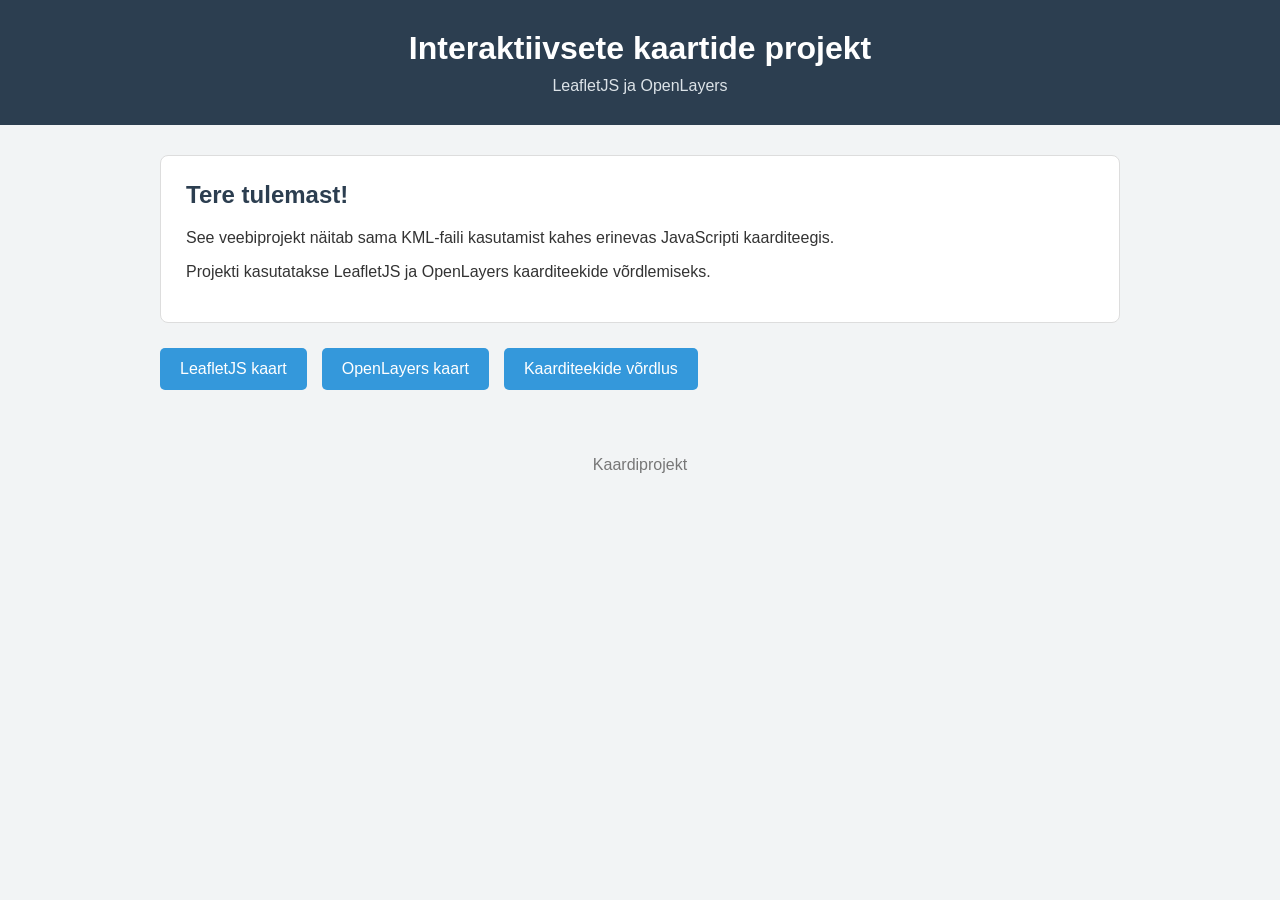
==== index.html @ bd6ec510 "Add files via upload" ====
<!DOCTYPE html>
<html lang="et">

<head>
    <meta charset="UTF-8">
    <meta name="viewport" content="width=device-width, initial-scale=1.0">
    <title>Kaardiprojekt</title>
    <link rel="stylesheet" href="style.css">
</head>

<body>

<header>
    <h1>Interaktiivsete kaartide projekt</h1>
    <p>LeafletJS ja OpenLayers</p>
</header>

<main>

    <section class="intro">
        <h2>Tere tulemast!</h2>

        <p>
            See veebiprojekt näitab sama KML-faili kasutamist
            kahes erinevas JavaScripti kaarditeegis.
        </p>

        <p>
            Projekti kasutatakse LeafletJS ja OpenLayers
            kaarditeekide võrdlemiseks.
        </p>
    </section>

    <section class="menu">

        <a href="leafletJS.html" class="button">
            LeafletJS kaart
        </a>

        <a href="OpenLayers.html" class="button">
            OpenLayers kaart
        </a>

        <a href="võrdlus.html" class="button">
            Kaarditeekide võrdlus
        </a>

    </section>

</main>

<footer>
    <p>Kaardiprojekt</p>
</footer>

</body>
</html>
---- style.css ----
* {
    box-sizing: border-box;
}

body {
    margin: 0;
    font-family: Arial, sans-serif;
    background-color: #f2f4f5;
    color: #333;
}

/* Верхняя часть страницы */

header {
    background-color: #2c3e50;
    color: white;
    text-align: center;
    padding: 30px 20px;
}

header h1 {
    margin: 0 0 10px;
}

header p {
    margin: 0;
    color: #dce3e8;
}


/* Основной блок */

main {
    max-width: 1000px;
    margin: 30px auto;
    padding: 0 20px;
}


/* Обычные блоки */

.intro,
.conclusion,
.comparison {
    background-color: white;
    padding: 25px;
    margin-bottom: 25px;
    border-radius: 8px;
    border: 1px solid #ddd;
}

.intro h2,
.conclusion h2 {
    margin-top: 0;
    color: #2c3e50;
}


/* Кнопки на главной и странице сравнения */

.menu {
    display: flex;
    gap: 15px;
    flex-wrap: wrap;
    margin-bottom: 25px;
}

.button {
    display: inline-block;
    padding: 12px 20px;
    background-color: #3498db;
    color: white;
    text-decoration: none;
    border-radius: 5px;
}

.button:hover {
    background-color: #2980b9;
}


/* Карточки LeafletJS и OpenLayers */

.comparison {
    display: flex;
    gap: 25px;
    flex-wrap: wrap;
}

.card {
    flex: 1;
    min-width: 300px;
    padding: 20px;
    border: 1px solid #ddd;
    border-radius: 8px;
    background-color: #fafafa;
}

.card h2 {
    color: #2c3e50;
    margin-top: 0;
}

.card h3 {
    color: #555;
}

.card li {
    margin-bottom: 8px;
}


/* Нижняя часть страницы */

footer {
    text-align: center;
    padding: 20px;
    color: #777;
}


/* Адаптация для телефона */

@media (max-width: 700px) {

    .comparison {
        flex-direction: column;
    }

    .menu {
        flex-direction: column;
    }

    .button {
        text-align: center;
    }
}
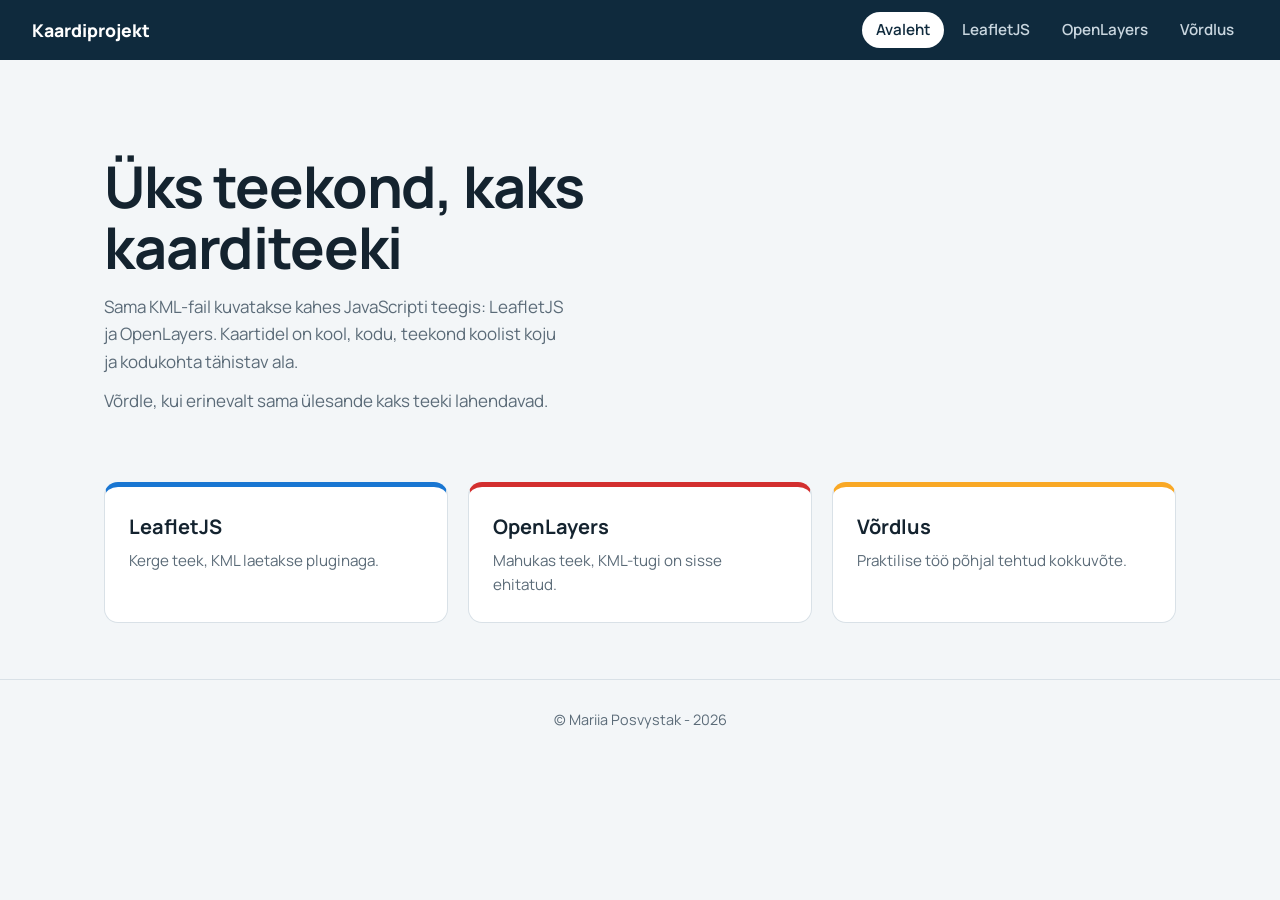
==== commit b019f3e5: "Failid on uuendatud" ====
--- a/index.html
+++ b/index.html
@@ -1,57 +1,48 @@
 <!DOCTYPE html>
 <html lang="et">
-
 <head>
     <meta charset="UTF-8">
     <meta name="viewport" content="width=device-width, initial-scale=1.0">
-    <title>Kaardiprojekt</title>
+    <title>Kaardiprojekt – LeafletJS ja OpenLayers</title>
+    <link rel="preconnect" href="https://fonts.googleapis.com">
+    <link rel="preconnect" href="https://fonts.gstatic.com" crossorigin>
+    <link href="https://fonts.googleapis.com/css2?family=Manrope:wght@400;600;700;800&display=swap" rel="stylesheet">
     <link rel="stylesheet" href="style.css">
 </head>
-
 <body>
-
-<header>
-    <h1>Interaktiivsete kaartide projekt</h1>
-    <p>LeafletJS ja OpenLayers</p>
+<header class="topbar">
+    <a class="brand" href="index.html">Kaardiprojekt</a>
+    <nav class="nav" aria-label="Peamenüü">
+        <a href="index.html" aria-current="page">Avaleht</a>
+        <a href="leafletJS.html">LeafletJS</a>
+        <a href="OpenLayers.html">OpenLayers</a>
+        <a href="võrdlus.html">Võrdlus</a>
+    </nav>
 </header>
-
-<main>
-
-    <section class="intro">
-        <h2>Tere tulemast!</h2>
-
-        <p>
-            See veebiprojekt näitab sama KML-faili kasutamist
-            kahes erinevas JavaScripti kaarditeegis.
-        </p>
-
-        <p>
-            Projekti kasutatakse LeafletJS ja OpenLayers
-            kaarditeekide võrdlemiseks.
-        </p>
+<main class="wrap">
+    <section class="hero">
+        <div>
+            <h1>Üks teekond, kaks kaarditeeki</h1>
+            <p>Sama KML-fail kuvatakse kahes JavaScripti teegis: LeafletJS ja OpenLayers. Kaartidel on kool, kodu, teekond koolist koju ja kodukohta tähistav ala.</p>
+            <p>Võrdle, kui erinevalt sama ülesande kaks teeki lahendavad.</p>
+        </div>
     </section>
 
-    <section class="menu">
-
-        <a href="leafletJS.html" class="button">
-            LeafletJS kaart
+    <section class="choices" aria-label="Lehed">
+        <a class="choice" href="leafletJS.html">
+            <h2>LeafletJS</h2>
+            <p>Kerge teek, KML laetakse pluginaga.</p>
         </a>
-
-        <a href="OpenLayers.html" class="button">
-            OpenLayers kaart
+        <a class="choice" href="OpenLayers.html">
+            <h2>OpenLayers</h2>
+            <p>Mahukas teek, KML-tugi on sisse ehitatud.</p>
         </a>
-
-        <a href="võrdlus.html" class="button">
-            Kaarditeekide võrdlus
+        <a class="choice" href="võrdlus.html">
+            <h2>Võrdlus</h2>
+            <p>Praktilise töö põhjal tehtud kokkuvõte.</p>
         </a>
-
     </section>
-
 </main>
-
-<footer>
-    <p>Kaardiprojekt</p>
-</footer>
-
+<footer>&copy; Mariia Posvystak - 2026</footer>
 </body>
-</html>
+</html>
--- a/style.css
+++ b/style.css
@@ -1,137 +1,272 @@
-* {
-    box-sizing: border-box;
-}
+:root {
+    --ink: #14232f;
+    --muted: #5b6b78;
+    --paper: #f3f6f8;
+    --card: #ffffff;
+    --line: #d9e1e7;
+    --deep: #0f2a3d;
+    --blue: #1976d2;
+    --red: #d32f2f;
+    --amber: #f9a825;
+    --walk: #37474f;
+}
+
+* { box-sizing: border-box; }
+
+html { scroll-behavior: smooth; }
 
 body {
     margin: 0;
-    font-family: Arial, sans-serif;
-    background-color: #f2f4f5;
-    color: #333;
-}
-
-/* Верхняя часть страницы */
-
-header {
-    background-color: #2c3e50;
-    color: white;
+    font-family: "Manrope", "Segoe UI", Arial, sans-serif;
+    font-size: 17px;
+    line-height: 1.6;
+    color: var(--ink);
+    background: var(--paper);
+}
+
+a { color: var(--blue); }
+
+a:focus-visible,
+button:focus-visible {
+    outline: 3px solid var(--amber);
+    outline-offset: 2px;
+}
+
+.topbar {
+    position: sticky;
+    top: 0;
+    z-index: 1000;
+    display: flex;
+    align-items: center;
+    justify-content: space-between;
+    flex-wrap: wrap;
+    gap: 8px 24px;
+    padding: 12px 32px;
+    background: var(--deep);
+}
+
+.brand {
+    color: #fff;
+    font-weight: 800;
+    font-size: 1.1rem;
+    text-decoration: none;
+}
+
+.nav {
+    display: flex;
+    flex-wrap: wrap;
+    gap: 4px;
+}
+
+.nav a {
+    color: #c9d6df;
+    text-decoration: none;
+    font-weight: 600;
+    font-size: 0.95rem;
+    padding: 6px 14px;
+    border-radius: 999px;
+}
+
+.nav a:hover { color: #fff; background: rgba(255, 255, 255, 0.1); }
+
+.nav a[aria-current="page"] { color: var(--deep); background: #fff; }
+
+.wrap {
+    max-width: 1120px;
+    margin: 0 auto;
+    padding: 40px 24px 56px;
+}
+
+.hero {
+    display: grid;
+    grid-template-columns: 1.1fr 1fr;
+    gap: 40px;
+    align-items: center;
+    padding: 56px 0 40px;
+}
+
+.hero h1 {
+    margin: 0 0 16px;
+    font-size: clamp(2.2rem, 5vw, 3.6rem);
+    line-height: 1.05;
+    letter-spacing: -0.02em;
+}
+
+.hero p { margin: 0 0 12px; max-width: 46ch; color: var(--muted); }
+
+.hero svg { width: 100%; height: auto; }
+
+.page-title { margin: 0 0 6px; font-size: clamp(1.8rem, 4vw, 2.6rem); letter-spacing: -0.02em; }
+
+.page-lead { margin: 0 0 24px; color: var(--muted); max-width: 60ch; }
+
+.choices {
+    display: grid;
+    grid-template-columns: repeat(3, 1fr);
+    gap: 20px;
+    margin-top: 16px;
+}
+
+.choice {
+    display: block;
+    padding: 24px;
+    color: inherit;
+    text-decoration: none;
+    background: var(--card);
+    border: 1px solid var(--line);
+    border-radius: 14px;
+    border-top: 5px solid var(--blue);
+}
+
+.choice:nth-child(2) { border-top-color: var(--red); }
+.choice:nth-child(3) { border-top-color: var(--amber); }
+
+.choice:hover { background: #fbfdfe; box-shadow: 0 6px 18px rgba(15, 42, 61, 0.1); }
+
+.choice h2 { margin: 0 0 6px; font-size: 1.25rem; }
+
+.choice p { margin: 0; color: var(--muted); font-size: 0.95rem; }
+
+.workspace {
+    display: grid;
+    grid-template-columns: 1fr 280px;
+    gap: 20px;
+    align-items: start;
+}
+
+#map {
+    width: 100%;
+    height: 72vh;
+    min-height: 480px;
+    border-radius: 14px;
+    border: 1px solid var(--line);
+    background: #dfe7ec;
+}
+
+.panel {
+    padding: 22px;
+    background: var(--card);
+    border: 1px solid var(--line);
+    border-radius: 14px;
+}
+
+.panel h2 { margin: 0 0 4px; font-size: 1.05rem; }
+
+.panel section + section { margin-top: 22px; padding-top: 22px; border-top: 1px solid var(--line); }
+
+.legend { list-style: none; margin: 10px 0 0; padding: 0; font-size: 0.95rem; }
+
+.legend li { display: flex; align-items: center; gap: 10px; padding: 3px 0; }
+
+.sw { flex: none; width: 18px; height: 18px; }
+
+.sw.marker { background: var(--blue); border-radius: 50%; }
+.sw.zone { background: rgba(249, 168, 37, 0.35); border: 2px solid var(--amber); border-radius: 4px; }
+.sw.bus { height: 5px; background: var(--blue); border-radius: 3px; }
+.sw.walk { height: 0; border-top: 4px dashed var(--walk); }
+
+.hint { margin: 0; color: var(--muted); font-size: 0.95rem; }
+
+.btn {
+    display: inline-block;
+    padding: 10px 18px;
+    color: #fff;
+    font-weight: 700;
+    font-size: 0.95rem;
+    text-decoration: none;
+    background: var(--deep);
+    border-radius: 10px;
+}
+
+.btn:hover { background: var(--blue); }
+
+.ol-popup {
+    position: absolute;
+    bottom: 18px;
+    left: -60px;
+    min-width: 170px;
+    padding: 12px 34px 12px 14px;
+    background: #fff;
+    border: 1px solid var(--line);
+    border-radius: 10px;
+    box-shadow: 0 4px 16px rgba(0, 0, 0, 0.25);
+    font-size: 0.95rem;
+}
+
+.ol-popup::after {
+    content: "";
+    position: absolute;
+    top: 100%;
+    left: 52px;
+    border: 9px solid transparent;
+    border-top-color: #fff;
+}
+
+.ol-popup button {
+    position: absolute;
+    top: 4px;
+    right: 6px;
+    border: 0;
+    background: none;
+    font-size: 1.2rem;
+    line-height: 1;
+    color: var(--muted);
+    cursor: pointer;
+}
+
+.split {
+    display: grid;
+    grid-template-columns: 1fr 1fr;
+    gap: 20px;
+    margin: 28px 0;
+}
+
+.card {
+    padding: 26px;
+    background: var(--card);
+    border: 1px solid var(--line);
+    border-radius: 14px;
+}
+
+.card.leaflet { border-top: 5px solid var(--blue); }
+.card.openlayers { border-top: 5px solid var(--red); }
+
+.card h2 { margin: 0 0 8px; }
+.card h3 { margin: 20px 0 6px; font-size: 1rem; }
+.card ul { margin: 0; padding-left: 20px; }
+.card li { margin-bottom: 4px; }
+
+.table-scroll { overflow-x: auto; margin: 28px 0; border: 1px solid var(--line); border-radius: 14px; background: var(--card); }
+
+table { width: 100%; border-collapse: collapse; min-width: 560px; }
+
+th, td { padding: 12px 18px; text-align: left; border-bottom: 1px solid var(--line); vertical-align: top; }
+
+th { background: #eaf0f4; font-size: 0.95rem; }
+
+tr:last-child td { border-bottom: 0; }
+
+td:first-child { font-weight: 700; }
+
+.prose { max-width: 70ch; }
+
+.prose h2 { margin: 36px 0 8px; }
+
+footer {
+    padding: 28px 24px;
     text-align: center;
-    padding: 30px 20px;
-}
-
-header h1 {
-    margin: 0 0 10px;
-}
-
-header p {
-    margin: 0;
-    color: #dce3e8;
-}
-
-
-/* Основной блок */
-
-main {
-    max-width: 1000px;
-    margin: 30px auto;
-    padding: 0 20px;
-}
-
-
-/* Обычные блоки */
-
-.intro,
-.conclusion,
-.comparison {
-    background-color: white;
-    padding: 25px;
-    margin-bottom: 25px;
-    border-radius: 8px;
-    border: 1px solid #ddd;
-}
-
-.intro h2,
-.conclusion h2 {
-    margin-top: 0;
-    color: #2c3e50;
-}
-
-
-/* Кнопки на главной и странице сравнения */
-
-.menu {
-    display: flex;
-    gap: 15px;
-    flex-wrap: wrap;
-    margin-bottom: 25px;
-}
-
-.button {
-    display: inline-block;
-    padding: 12px 20px;
-    background-color: #3498db;
-    color: white;
-    text-decoration: none;
-    border-radius: 5px;
-}
-
-.button:hover {
-    background-color: #2980b9;
-}
-
-
-/* Карточки LeafletJS и OpenLayers */
-
-.comparison {
-    display: flex;
-    gap: 25px;
-    flex-wrap: wrap;
-}
-
-.card {
-    flex: 1;
-    min-width: 300px;
-    padding: 20px;
-    border: 1px solid #ddd;
-    border-radius: 8px;
-    background-color: #fafafa;
-}
-
-.card h2 {
-    color: #2c3e50;
-    margin-top: 0;
-}
-
-.card h3 {
-    color: #555;
-}
-
-.card li {
-    margin-bottom: 8px;
-}
-
-
-/* Нижняя часть страницы */
-
-footer {
-    text-align: center;
-    padding: 20px;
-    color: #777;
-}
-
-
-/* Адаптация для телефона */
-
-@media (max-width: 700px) {
-
-    .comparison {
-        flex-direction: column;
-    }
-
-    .menu {
-        flex-direction: column;
-    }
-
-    .button {
-        text-align: center;
-    }
-}
+    color: var(--muted);
+    font-size: 0.9rem;
+    border-top: 1px solid var(--line);
+}
+
+@media (max-width: 860px) {
+    .hero, .workspace, .split, .choices { grid-template-columns: 1fr; }
+    .hero { padding-top: 24px; }
+    #map { height: 60vh; min-height: 380px; }
+    .topbar { padding: 12px 16px; }
+}
+
+@media (prefers-reduced-motion: reduce) {
+    html { scroll-behavior: auto; }
+}
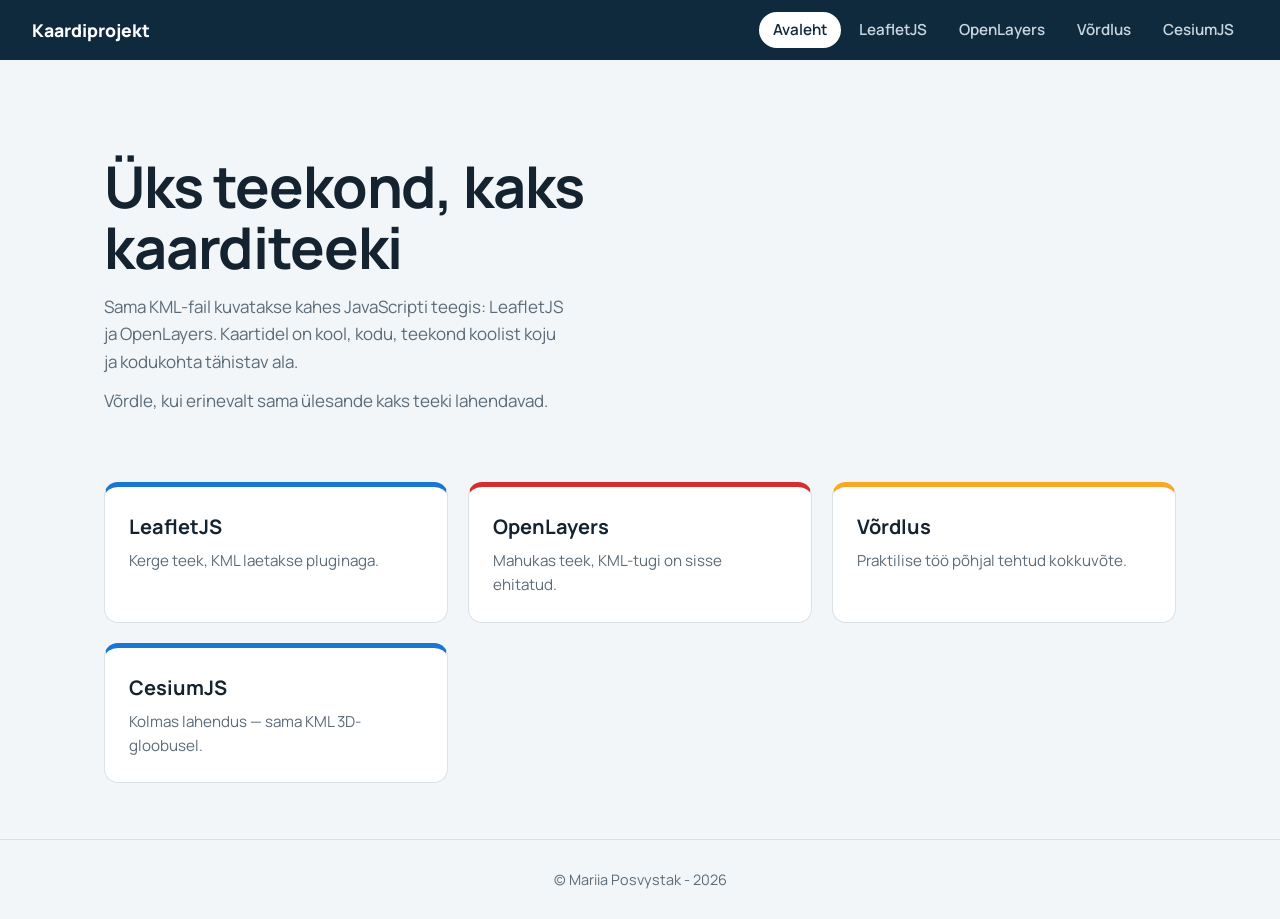
==== commit 5dd257fa: "[#88780]Lisa navigatsiooni link" ====
--- a/index.html
+++ b/index.html
@@ -17,6 +17,7 @@
         <a href="leafletJS.html">LeafletJS</a>
         <a href="OpenLayers.html">OpenLayers</a>
         <a href="võrdlus.html">Võrdlus</a>
+        <a href="cesiumJS.html">CesiumJS</a>
     </nav>
 </header>
 <main class="wrap">
@@ -41,6 +42,10 @@
             <h2>Võrdlus</h2>
             <p>Praktilise töö põhjal tehtud kokkuvõte.</p>
         </a>
+        <a class="choice" href="cesiumJS.html">
+            <h2>CesiumJS</h2>
+            <p>Kolmas lahendus — sama KML 3D-gloobusel.</p>
+        </a>
     </section>
 </main>
 <footer>&copy; Mariia Posvystak - 2026</footer>
